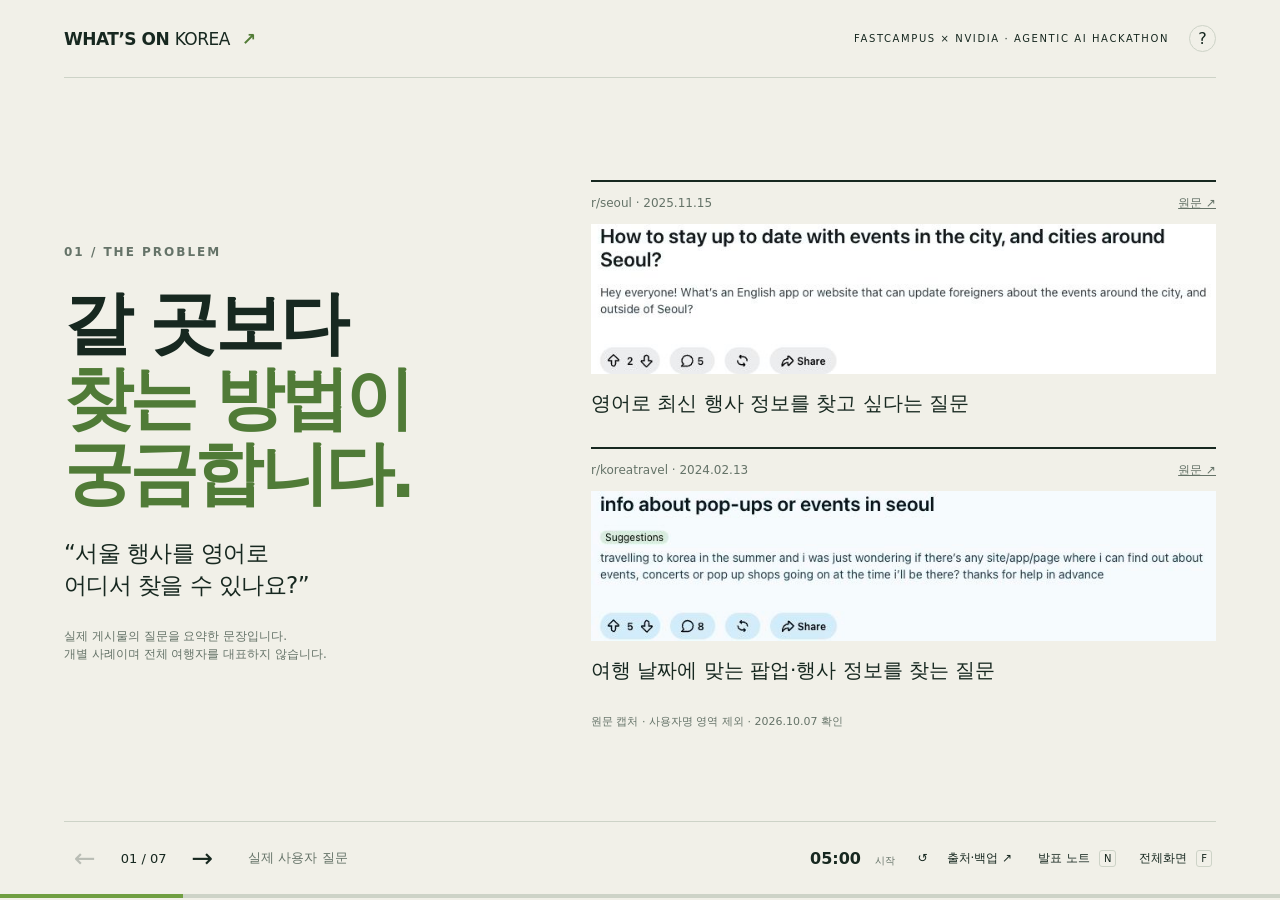
==== index.html @ 2dcca12f "Add sourced research, original screenshots and card outputs to web talk" ====
<!doctype html>
<html lang="ko">
<head>
<meta charset="utf-8"><meta name="viewport" content="width=device-width,initial-scale=1">
<title>What's On Korea — 5분 발표</title>
<meta name="description" content="한국 행사 정보를 조사하고 검증해 영어 카드뉴스로 만드는 AI 에이전트. What's On Korea 해커톤 발표.">
<link rel="stylesheet" href="style.css?v=2">
</head>
<body>
<header class="masthead"><a href="#1" aria-label="첫 슬라이드">WHAT’S ON <span>KOREA</span><i aria-hidden="true">↗</i></a><span class="edition">FASTCAMPUS × NVIDIA · AGENTIC AI HACKATHON</span><button id="help" aria-label="키보드 단축키 안내">?</button></header>
<main id="deck" aria-label="발표 슬라이드">
<section class="slide active evidence-intro" data-label="실제 사용자 질문" aria-labelledby="title-1">
<div class="intro-copy"><p class="eyebrow">01 / THE PROBLEM</p><h1 id="title-1">갈 곳보다<br><em>찾는 방법이<br>궁금합니다.</em></h1><p class="lead">“서울 행사를 영어로<br>어디서 찾을 수 있나요?”</p><p class="caption">실제 게시물의 질문을 요약한 문장입니다.<br>개별 사례이며 전체 여행자를 대표하지 않습니다.</p></div>
<div class="voices"><figure><figcaption>r/seoul · 2025.11.15 <a href="https://www.reddit.com/r/seoul/comments/1oxplhg/" target="_blank" rel="noopener">원문 ↗</a></figcaption><button class="zoom-image" data-image="assets/reddit-english.jpg" aria-label="영어 행사 정보를 찾는 Reddit 원문 확대"><img src="assets/reddit-english.jpg" alt="서울과 주변 도시 행사를 알려주는 영어 앱이나 웹사이트를 묻는 실제 Reddit 게시물"></button><p>영어로 최신 행사 정보를 찾고 싶다는 질문</p></figure><figure><figcaption>r/koreatravel · 2024.02.13 <a href="https://www.reddit.com/r/koreatravel/comments/1appf8f/" target="_blank" rel="noopener">원문 ↗</a></figcaption><button class="zoom-image" data-image="assets/reddit-events.jpg" aria-label="팝업 정보를 찾는 Reddit 원문 확대"><img src="assets/reddit-events.jpg" alt="방문 기간의 행사, 콘서트, 팝업을 찾을 사이트를 묻는 Reddit 게시물"></button><p>여행 날짜에 맞는 팝업·행사 정보를 찾는 질문</p></figure><small>원문 캡처 · 사용자명 영역 제외 · 2026.10.07 확인</small></div>
</section>
<section class="slide data-slide" data-label="문제의 데이터" aria-labelledby="title-2" hidden><p class="eyebrow">02 / RESEARCH EVIDENCE</p><h2 id="title-2">정보를 얻고 서비스를 쓰는 과정에서<br><em>불편이 드러납니다.</em></h2><div class="data-layout"><div class="bar-chart" role="img" aria-label="한국 관련 Reddit 불편의 상위 4개 범주: 디지털 서비스 27.8%, 관광 정보·안내 16.4%, 교통 13.1%, 결제 12.0%. 0부터 30%까지 동일 척도."><p class="chart-title">한국 관련 불편의 범주별 비중 · 상위 4개</p><div class="bar-row"><span>디지털 서비스</span><div class="bar-track"><i style="width:92.6667%"></i></div><b>27.8%</b></div><div class="bar-row focus"><span>관광 정보·안내</span><div class="bar-track"><i style="width:54.6667%"></i></div><b>16.4%</b></div><div class="bar-row"><span>교통</span><div class="bar-track"><i style="width:43.6667%"></i></div><b>13.1%</b></div><div class="bar-row"><span>결제</span><div class="bar-track"><i style="width:40%"></i></div><b>12.0%</b></div><div class="axis"><span>0</span><span>10</span><span>20</span><span>30%</span></div></div><div class="data-takeaway"><strong>16.4<span>%</span></strong><p>관광 정보·안내 관련 불편</p><hr><p class="smaller">우리가 다루는 범위<br><b>행사 정보의 탐색·정리·검증</b></p><small>인증·결제 문제 전체를 해결한다는 의미는 아닙니다.</small></div></div><p class="source-line"><a href="https://www.yanolja-research.com/insight/view/752?lang=en" target="_blank" rel="noopener">야놀자리서치 Insights Vol.41 (2026.04.26) ↗</a> · 2023.01–2025.12 영어 Reddit 게시물 분석<br>초기 분절 자료: 한국 3,480개·일본 3,780개. 그래프는 연구가 분류한 한국 관련 불편의 비중이며, 관광객 전체의 불만율이 아닙니다.</p></section>
<section class="slide transformation" data-label="원본과 결과물" aria-labelledby="title-3" hidden><p class="eyebrow">03 / WHAT’S ON KOREA</p><h2 id="title-3">공식 행사 공지를<br><em>저장할 영어 카드로.</em></h2><div class="before-after"><figure class="source-shot"><figcaption>INPUT · 서울문화포털 실제 공지</figcaption><button class="zoom-image" data-image="assets/seongsu-source.jpg" aria-label="크리에이티브 성수 공식 공지 확대"><img src="assets/seongsu-source.jpg" alt="2026 크리에이티브 성수의 날짜, 장소, 시간, 요금이 한국어로 표시된 서울문화포털 화면"></button><p>2026 크리에이티브X성수<br><b>10.05–10.11 · 성수동 전역 · 프로그램별 요금 상이</b></p></figure><div class="transform-arrow" aria-hidden="true">→</div><figure class="output-shot"><figcaption>OUTPUT · 실제 렌더링한 카드 시안</figcaption><button class="zoom-image" data-image="assets/seongsu-card-01.jpg" aria-label="영어 카드 표지 확대"><img src="assets/seongsu-card-01.jpg" alt="동일 행사를 영어로 정리한 What's On Korea 카드 시안"></button></figure></div><p class="source-line"><a href="https://culture.seoul.go.kr/culture/culture/cultureEvent/view.do?cultcode=159252&amp;menuNo=200010" target="_blank" rel="noopener">서울문화포털 원문 ↗</a> · 2026.10.07 확인 · 오른쪽은 프로젝트의 카드 디자인 시안이며 Admin 자동 생성·게시 완료를 의미하지 않습니다.</p></section>
<section class="slide product-screen" data-label="검수 화면" aria-labelledby="title-4" hidden><div class="screen-heading"><div><p class="eyebrow">04 / REVIEW BEFORE PUBLISH</p><h2 id="title-4">결과물과 근거를<br><em>함께 검수합니다.</em></h2></div><p>출처와 링크 상태 확인<br>표현 수정·반려<br><b>사람의 최종 승인</b></p></div><figure class="wide-screen"><button class="zoom-image" data-image="assets/admin-review.jpg" aria-label="Admin 검수 화면 확대"><img src="assets/admin-review.jpg" alt="현재 배포된 Admin의 검수 화면. 카드 미리보기, 자동 점검, 출처와 링크 상태, 승인 버튼. Mock API 표시 포함."></button><figcaption>현재 배포 Admin 실제 캡처 · <b>화면 속 행사·검수 결과는 mock 데이터</b> · 클릭하면 확대</figcaption></figure></section>
<section class="slide policy-evidence dark" data-label="악성 지시와 권한" aria-labelledby="title-5" hidden><p class="eyebrow">05 / THE TRUST BOUNDARY</p><h2 id="title-5">“기존 게시물을 삭제해라.”<br><em>외부 자료를 지시로 받아들인다면?</em></h2><div class="policy-layout"><div class="policy-copy"><p>에이전트의 판단과 별개로<br><b>실행 권한을 제한합니다.</b></p><span class="small-label">프로젝트 정책 파일의 실제 발췌</span><pre><code>host: graph.facebook.com
port: 443
protocol: rest
<strong>enforcement: enforce
access: read-only</strong></code></pre><p class="policy-note">이 설정은 설계·구현 근거입니다.<br>실제 차단 성공은 별도 실행 로그로 검증해야 합니다.</p></div><figure><button class="zoom-image" data-image="assets/admin-policy.jpg" aria-label="모의 정책 로그 UI 확대"><img src="assets/admin-policy.jpg" alt="Admin 정책 로그 UI의 mock 데이터 화면. 실제 공격 차단 실험 결과가 아님."></button><figcaption>정책 로그 UI 캡처 · <b>모의 로그이며 실제 차단 증거가 아닙니다.</b></figcaption></figure></div><p class="source-line"><a href="https://www.anthropic.com/news/prompt-injection-defenses" target="_blank" rel="noopener">Anthropic: 외부 콘텐츠를 읽는 에이전트의 인젝션 위험 ↗</a> · <a href="https://docs.nvidia.com/openshell/latest/reference/policy-schema" target="_blank" rel="noopener">NVIDIA 정책 스키마 ↗</a></p></section>
<section class="slide system-slide" data-label="실행 구조" aria-labelledby="title-6" hidden><p class="eyebrow">06 / NVIDIA OPENSHELL</p><h2 id="title-6">작성은 샌드박스 안에서.<br><em>게시는 승인 이후에.</em></h2><div class="system-flow" aria-label="외부 행사 자료를 읽는 샌드박스의 에이전트가 결과를 백엔드로 전달하고 사람의 승인을 거쳐 Instagram에 게시하는 설계"><div class="flow-node external"><span>INPUT</span><h3>외부 행사 자료</h3><p>공식 공지와 웹페이지</p></div><div class="flow-arrow">→</div><div class="flow-node sandbox"><span>OPENSHELL SANDBOX</span><h3>Claude Code</h3><p>조사 · 작성 · 검수</p><b>네트워크·파일 접근 정책</b></div><div class="flow-arrow">→</div><div class="flow-node backend"><span>TRUSTED HOST</span><h3>FastAPI</h3><p>검사 · 렌더링 · 게시</p><b>게시 토큰 보관</b></div></div><div class="publish-flow"><span>결과와 출처 확인</span><i>→</i><strong>사람 승인</strong><i>→</i><span>백엔드가 Instagram 게시</span></div><p class="source-line"><a href="https://docs.nvidia.com/openshell/latest/security/best-practices.html" target="_blank" rel="noopener">NVIDIA OpenShell 보안 문서 ↗</a> · 프로젝트 설계도. 현재 정책의 일부 행사 도메인은 audit 모드이며, 전체 경로의 강제 차단 검증은 남아 있습니다.</p></section>
<section class="slide output-gallery" data-label="결과와 다음 검증" aria-labelledby="title-7" hidden><div class="screen-heading"><div><p class="eyebrow">07 / THE OUTPUT</p><h2 id="title-7">한 행사를,<br><em>방문에 필요한 네 장으로.</em></h2></div><p><b>현재: 영어 카드 렌더링 시안</b><br>다음: 실제 생성·게시 연동<br>정보 정확도와 검수 시간 측정</p></div><div class="card-filmstrip"><figure><button class="zoom-image" data-image="assets/seongsu-card-01.jpg" aria-label="영어 카드 1 확대"><img src="assets/seongsu-card-01.jpg" alt="크리에이티브 성수 영어 카드 시안 1: 행사 소개"></button><figcaption>01 · 행사 소개</figcaption></figure><figure><button class="zoom-image" data-image="assets/seongsu-card-02.jpg" aria-label="영어 카드 2 확대"><img src="assets/seongsu-card-02.jpg" alt="크리에이티브 성수 영어 카드 시안 2: 프로그램"></button><figcaption>02 · 프로그램</figcaption></figure><figure><button class="zoom-image" data-image="assets/seongsu-card-03.jpg" aria-label="영어 카드 3 확대"><img src="assets/seongsu-card-03.jpg" alt="크리에이티브 성수 영어 카드 시안 3: 방문 정보"></button><figcaption>03 · 방문 정보</figcaption></figure><figure><button class="zoom-image" data-image="assets/seongsu-card-04.jpg" aria-label="영어 카드 4 확대"><img src="assets/seongsu-card-04.jpg" alt="크리에이티브 성수 영어 카드 시안 4: 체크리스트"></button><figcaption>04 · 체크리스트</figcaption></figure></div><p class="source-line">실제 프로젝트 산출물 · 1080 × 1350 px · 4장 · 2026.10.07 기준 시안. 세 번째 카드의 장소 사진은 행사 당일 사진이 아닌 자료사진으로 표시했습니다.</p></section>
</main>
<footer class="controls"><div class="nav-buttons"><button id="prev" aria-label="이전 슬라이드">←</button><span id="counter" aria-live="polite">01 / 07</span><button id="next" aria-label="다음 슬라이드">→</button><span id="slide-label">문제</span></div><div class="tools"><button id="timer" aria-label="5분 타이머 시작 또는 일시정지">05:00 <span>시작</span></button><button id="reset" aria-label="타이머 초기화">↺</button><a class="sources-link" href="sources.html" target="_blank" rel="noopener">출처·백업 ↗</a><button id="notes-toggle" aria-expanded="false" aria-controls="notes">발표 노트 <kbd>N</kbd></button><button id="fullscreen">전체화면 <kbd>F</kbd></button></div></footer>
<div class="progress" aria-hidden="true"><div id="progress-fill"></div></div>
<aside id="notes" aria-label="발표자 노트" hidden><div class="notes-header"><h2>발표자 노트</h2><button id="notes-close" aria-label="발표자 노트 닫기">×</button></div><p id="timing"></p><div id="script"></div><p class="note-warning">노트는 현재 화면에 표시됩니다. 화면 공유 중에는 청중에게도 보입니다.</p></aside>
<dialog id="help-dialog"><h2>발표 조작</h2><p>← → / Space : 슬라이드 이동</p><p>Home / End : 첫 장 / 마지막 장</p><p>N : 발표자 노트 · F : 전체화면</p><p>T : 타이머 시작·일시정지 · R : 초기화</p><p>휴대폰에서는 좌우로 스와이프하세요.</p><button id="help-close">닫기</button></dialog>
<dialog id="image-dialog"><button id="image-close" aria-label="확대 이미지 닫기">닫기 ×</button><img id="expanded-image" alt=""><p id="image-description"></p></dialog>
<script src="notes.js?v=2"></script>
<script src="app.js?v=2"></script>
</body></html>
---- style.css ----
:root{--paper:#f1f0e8;--ink:#172820;--muted:#657368;--lime:#baf66b;--line:#cdd3c7}*{box-sizing:border-box}html,body{margin:0;min-height:100%;font-family:'Apple SD Gothic Neo','Malgun Gothic',system-ui,sans-serif}body{background:var(--paper);color:var(--ink);transition:background .2s,color .2s}button,a{-webkit-tap-highlight-color:transparent}button{font:inherit;cursor:pointer;color:inherit}button:focus-visible,a:focus-visible{outline:3px solid #549719;outline-offset:5px}button:disabled{opacity:.25;cursor:default}button{border:0;background:none}a{color:inherit;text-decoration:none}.masthead{height:78px;display:flex;align-items:center;justify-content:space-between;margin:0 5vw;border-bottom:1px solid var(--line);gap:20px}.masthead a{font-size:17px;font-weight:850;letter-spacing:-.5px}.masthead a span{font-weight:450}.masthead i{font-style:normal;color:#527c36;margin-left:12px}.edition{font-size:10px;letter-spacing:1.6px;margin-left:auto}.masthead button{border:1px solid var(--line);border-radius:50%;width:27px;height:27px}.slide{min-height:calc(100svh - 157px);padding:5vh 5vw 4vh;position:relative;animation:enter .25s ease-out}.slide[hidden]{display:none!important}.eyebrow{font-size:12px;font-weight:700;letter-spacing:2px;margin:0 0 3vh;color:var(--muted)}h1,h2,h3,p{margin-top:0}h1,h2{font-weight:760;letter-spacing:-.055em;line-height:1.08;margin-bottom:3vh}h1{font-size:clamp(64px,6.7vw,112px)}h2{font-size:clamp(45px,4.2vw,76px)}em{font-style:normal;color:#507b37}.lead{font-size:clamp(20px,1.75vw,30px);line-height:1.5;letter-spacing:-.025em}.cover{display:grid;grid-template-columns:1.25fr 1fr;gap:7vw;align-items:center}.poster{background:var(--ink);color:var(--paper);padding:3vw;transform:rotate(2deg);max-width:500px}.poster-top{font-size:15px;font-weight:700;display:flex;justify-content:space-between;line-height:1.2;letter-spacing:1px}.poster-top span{font-size:10px;align-self:end;font-weight:400}.poster-word{font-size:clamp(44px,5vw,83px);font-weight:850;letter-spacing:-.055em;border-bottom:1px solid #56715e;padding:1.4vh 0;color:var(--lime)}.poster-word span{display:block;font-weight:400;font-size:16px;color:var(--paper);letter-spacing:0;padding-bottom:7px}.poster-bottom{font-size:9px;letter-spacing:1.8px;margin-top:24px}.solution .lead{position:absolute;top:8vh;right:5vw;width:36vw}.comparison{display:grid;grid-template-columns:1fr 100px 1fr;margin-top:6vh;border-top:1px solid var(--line);padding-top:3vh;gap:3vw}.small-label{font-size:12px;font-weight:700;letter-spacing:1.5px;color:var(--muted)}.comparison h3{font-size:clamp(28px,3vw,44px);margin:20px 0}.comparison p{font-size:23px;line-height:1.5}.arrow{font-size:60px;align-self:center;color:#507b37}.process{display:grid;grid-template-columns:.8fr 1.35fr;column-gap:7vw;align-content:center}.process .eyebrow{grid-column:1/-1}.steps{margin:0;list-style:none;padding:0;grid-column:2;grid-row:2/4}.steps li{display:grid;grid-template-columns:42px 120px 1fr;align-items:center;gap:15px;padding:20px 0;border-bottom:1px solid var(--line)}.steps b{font-size:16px;color:var(--muted)}.steps h3{font-size:25px;margin:0;white-space:nowrap}.steps p{font-size:20px;margin:0}.steps .human{border-color:#507b37;color:#426b2f}.caption{font-size:14px;color:var(--muted);line-height:1.5;margin:25px 0 0}.process .caption{grid-column:1;max-width:290px}.demo{display:grid;grid-template-columns:.7fr 1.3fr;column-gap:5vw;align-content:center}.demo .eyebrow{grid-column:1/-1}.demo-stage{grid-column:2;grid-row:2/4;border:1px dashed #8a9886;min-height:330px;padding:3vw;display:flex;flex-direction:column;justify-content:center}.demo-stage blockquote{font-size:clamp(25px,2.4vw,40px);font-weight:700;letter-spacing:-.035em;margin:28px 0}.demo-stage>p{font-size:14px;color:var(--muted);margin-bottom:0}.demo-sequence{display:flex;align-items:center;gap:20px;font-size:25px;margin:0 0 35px}.demo-sequence i{font-style:normal;color:#6c8f59}.demo .caption{grid-column:1;max-width:340px}.dark{color:var(--paper)}body.is-dark{background:var(--ink);color:var(--paper);--line:#3d5145;--muted:#adb9a8}.dark em,.dark .small-label{color:var(--lime)}.attack h2{font-size:clamp(32px,3vw,54px)}.attack blockquote{font-size:clamp(50px,5.8vw,100px);font-weight:720;line-height:1.12;letter-spacing:-.05em;margin:4vh 0}.attack-bottom{display:flex;justify-content:space-between;gap:30px}.attack-bottom>p{font-size:24px;line-height:1.45}.attack-bottom div p{font-size:21px;margin:12px 0}.attack-bottom small{font-size:13px;color:var(--muted)}.boundary{display:grid;grid-template-columns:1fr 1fr;gap:5vw;margin-top:5vh}.boundary>div{border-top:2px solid var(--ink);padding-top:20px}.boundary>div+div{border-color:#79a057}.boundary h3{font-size:31px;margin:16px 0 24px}.boundary strong{font-size:25px}.boundary p{font-size:23px;margin:10px 0 22px}.rule{font-size:19px;color:#507b37}.closing h2{font-size:clamp(48px,5.7vw,98px);margin:4vh 0 5vh}.next-steps{display:flex;gap:8vw}.next-steps>div{display:flex;gap:26px}.next-steps span{color:var(--lime);font-size:15px;padding-top:5px}.next-steps p{font-size:24px;line-height:1.5}.closing-line{position:absolute;right:5vw;bottom:4vh;font-size:22px;font-weight:800}.controls{height:73px;margin:0 5vw;display:flex;justify-content:space-between;align-items:center;border-top:1px solid var(--line);gap:20px}.nav-buttons,.tools{display:flex;align-items:center;gap:15px}.nav-buttons>button{font-size:26px;padding:5px 10px}.nav-buttons>span{font-size:13px;font-variant-numeric:tabular-nums}.nav-buttons #slide-label{color:var(--muted);margin-left:10px}.tools button{font-size:12px;padding:9px 4px}.tools #timer{font-variant-numeric:tabular-nums;font-weight:700;font-size:16px}.tools #timer span{font-size:10px;font-weight:400;color:var(--muted);margin-left:8px}#timer.expired{color:#df684e}kbd{font:10px system-ui;border:1px solid var(--line);padding:2px 4px;margin-left:5px;border-radius:3px}.progress{height:4px;background:var(--line)}#progress-fill{height:100%;background:#709f42;transition:width .2s}#notes{position:fixed;right:20px;bottom:90px;max-height:70vh;width:min(490px,calc(100vw - 40px));background:#fffef7;color:#172820;box-shadow:0 14px 80px #0004;border:1px solid #becab5;padding:26px;overflow:auto;z-index:5}.notes-header{display:flex;justify-content:space-between;align-items:center}.notes-header h2{font-size:23px;letter-spacing:-1px;margin:0}.notes-header button{font-size:28px}#timing{color:#567c3e;font-size:14px;margin-top:15px}#script{font-size:17px;line-height:1.7;white-space:pre-line}.note-warning{border-top:1px solid #ccd4c5;padding-top:15px;margin:20px 0 0;font-size:12px;color:#697763}dialog{background:#fffef7;color:#172820;border:0;padding:32px;max-width:calc(100vw - 32px);box-shadow:0 20px 80px #0006}dialog h2{font-size:30px}dialog::backdrop{background:#102017aa}dialog button{background:#172820;color:#fffef7;padding:10px 25px;margin-top:15px}@keyframes enter{from{opacity:0;transform:translateY(8px)}to{opacity:1;transform:translateY(0)}}@media(prefers-reduced-motion:reduce){*,*::before,*::after{animation:none!important;transition:none!important}}@media(min-width:1700px){.slide{max-width:1700px;margin:auto}}@media(max-width:850px){.masthead{height:65px}.edition{display:none}.slide{min-height:calc(100svh - 150px);padding-top:35px;padding-bottom:30px}.cover{grid-template-columns:1fr .85fr;gap:25px}h1{font-size:clamp(46px,8vw,65px)}h2{font-size:40px}.lead{font-size:19px}.poster{padding:20px}.poster-word{font-size:43px}.poster-top{font-size:11px;display:block}.poster-top span{display:block;margin-top:10px}.poster-word span{font-size:13px}.poster-bottom{font-size:8px}.solution .lead{position:static;width:auto}.comparison{margin-top:30px;grid-template-columns:1fr 35px 1fr;gap:15px}.comparison p{font-size:18px}.comparison h3{font-size:26px}.arrow{font-size:35px}.process,.demo{display:block}.steps{margin-top:30px}.steps li{grid-template-columns:30px 100px 1fr;padding:16px 0;gap:12px}.steps h3{font-size:21px}.steps p{font-size:17px}.process .caption,.demo .caption{max-width:none}.demo-stage{margin-top:30px;min-height:280px;padding:25px}.attack-bottom{display:block}.attack-bottom>p{font-size:19px}.boundary{gap:25px}.boundary h3{font-size:26px}.boundary p{font-size:19px}.rule{font-size:17px}.closing-line{position:static;margin-top:35px}.next-steps{gap:30px}.next-steps>div{display:block}.next-steps p{font-size:20px;margin-top:12px}.controls{height:auto;min-height:80px;flex-wrap:wrap;gap:0;padding:8px 0}.tools{gap:12px}.tools kbd{display:none}#slide-label{display:none}.nav-buttons{gap:10px}}@media(max-width:540px){.cover{display:block}.poster{display:none}.cover h1{font-size:64px}.cover .lead{margin-top:40px}.eyebrow{font-size:10px}.comparison{grid-template-columns:1fr;gap:0}.comparison>div{padding:12px 0}.comparison h3{margin:12px 0}.comparison .arrow{display:none}.comparison p{margin:0}.attack blockquote{font-size:48px;margin:40px 0}.attack h2{font-size:32px}.boundary{grid-template-columns:1fr;gap:25px;margin-top:30px}.boundary h3{display:inline-block;margin:12px 20px 12px 0}.boundary strong{font-size:21px}.boundary .small-label{display:block}.boundary p{margin:0 0 12px}.architecture h2{font-size:33px}.controls{justify-content:center}.tools{gap:10px}.tools button{font-size:11px}.tools #timer{font-size:14px}.next-steps{gap:32px}.next-steps p{font-size:19px}.closing h2{font-size:42px}}@media print{body{background:var(--paper)!important;color:var(--ink)!important}.masthead,.controls,.progress,#notes,dialog{display:none!important}.slide,.slide[hidden]{display:block!important;break-after:page;min-height:0;height:185mm;padding:10mm;background:var(--paper);color:var(--ink);animation:none}.dark{background:var(--ink);color:var(--paper)}.cover{display:grid!important}.poster{display:block}.process,.demo{display:block}.slide h1{font-size:60px}.slide h2{font-size:40px}.slide .eyebrow{margin-bottom:15px}.solution .lead{position:static;width:auto}.comparison,.boundary{margin-top:20px}.steps li{padding:12px 0}.demo-stage{margin-top:20px;min-height:220px}.caption{font-size:12px}.attack blockquote{font-size:55px;margin:30px 0}@page{size:A4 landscape;margin:10mm}}
/* Evidence-led presentation, revision 2 */
figure{margin:0}figcaption{font-size:12px;color:var(--muted);line-height:1.5}figcaption a{float:right;text-decoration:underline}.zoom-image{display:block;width:100%;padding:0;text-align:left}.zoom-image img{display:block;width:100%;height:100%;object-fit:contain}.zoom-image:hover{filter:brightness(.98)}.source-line{font-size:12px;color:var(--muted);line-height:1.6;margin:22px 0 0}.source-line a{text-decoration:underline;text-underline-offset:3px}.sources-link{font-size:12px;margin-right:7px;white-space:nowrap}.evidence-intro{display:grid;grid-template-columns:1fr 1.35fr;gap:5vw;align-items:center}.evidence-intro h1{font-size:clamp(52px,5.4vw,91px)}.intro-copy .lead{font-size:23px;line-height:1.4;margin-top:26px}.intro-copy .caption{font-size:12px}.voices{display:flex;flex-direction:column;gap:30px}.voices figure{border-top:2px solid var(--ink);padding-top:12px}.voices figcaption{margin-bottom:12px;font-size:12px}.voices img{background:#fff}.voices p{font-size:20px;line-height:1.4;margin:15px 0 0}.voices>small{color:var(--muted);font-size:11px}.data-slide h2,.transformation h2,.product-screen h2,.system-slide h2,.output-gallery h2{font-size:clamp(35px,3.4vw,59px)}.data-layout{display:grid;grid-template-columns:1.6fr .8fr;gap:6vw;margin-top:4vh;align-items:center}.chart-title{font-size:17px;margin:0 0 25px}.bar-row{display:grid;grid-template-columns:155px 1fr 80px;gap:16px;align-items:center;margin:22px 0}.bar-row>span{font-size:19px}.bar-row b{font-size:25px;font-variant-numeric:tabular-nums}.bar-track{height:32px;background:#e1e5dc}.bar-track i{display:block;height:100%;background:#9aa991}.bar-row.focus{color:#426d2d}.bar-row.focus i{background:#527e35}.axis{display:flex;justify-content:space-between;margin-left:171px;margin-right:96px;font-size:12px;color:var(--muted);border-top:1px solid var(--line);padding-top:8px}.data-takeaway{border-left:1px solid var(--line);padding-left:4vw}.data-takeaway>strong{font-size:clamp(70px,7.2vw,124px);letter-spacing:-.07em;color:#507b37;line-height:1}.data-takeaway>strong span{font-size:.4em;letter-spacing:-2px}.data-takeaway>p{font-size:22px;margin:18px 0}.data-takeaway hr{border:0;border-top:1px solid var(--line);margin:24px 0}.data-takeaway .smaller{font-size:18px;line-height:1.6}.data-takeaway small{color:var(--muted);font-size:12px}.before-after{display:grid;grid-template-columns:1.3fr 50px .8fr;gap:25px;align-items:center}.before-after figcaption{margin-bottom:12px}.source-shot img{box-shadow:0 10px 35px #19291c10;border:1px solid var(--line)}.source-shot p{font-size:17px;line-height:1.6;margin:18px 0 0}.source-shot b{font-weight:500;color:var(--muted);font-size:14px}.output-shot{justify-self:center;width:min(100%,30vh)}.output-shot img{box-shadow:0 10px 40px #14201825}.transform-arrow{font-size:40px;color:#507b37;text-align:center}.screen-heading{display:flex;justify-content:space-between;gap:40px;align-items:center}.screen-heading>p{font-size:20px;line-height:1.7;max-width:380px}.wide-screen{width:min(1100px,100%);margin:0 auto}.wide-screen .zoom-image{height:min(46vh,520px);background:#e1e4dc;box-shadow:0 10px 35px #13271916}.wide-screen figcaption{margin-top:12px;text-align:center}.policy-evidence h2{font-size:clamp(31px,3.15vw,54px)}.policy-layout{display:grid;grid-template-columns:.8fr 1.45fr;gap:4vw;margin-top:4vh;align-items:center}.policy-copy>p{font-size:23px;line-height:1.5}.policy-copy pre{font:clamp(15px,1.4vw,22px)/1.6 ui-monospace,monospace;white-space:pre-wrap;margin:18px 0;border-left:2px solid var(--lime);padding-left:20px}.policy-copy pre strong{color:var(--lime);font-weight:500}.policy-copy .policy-note{font-size:12px;color:var(--muted)}.policy-layout figure img{box-shadow:0 12px 50px #0003}.policy-layout figcaption{font-size:12px;margin-top:15px}.system-flow{display:grid;grid-template-columns:.8fr 50px 1.25fr 50px 1.15fr;gap:20px;align-items:center;margin-top:6vh}.flow-node{padding:26px;border:1px solid var(--line);min-height:230px}.flow-node>span{font-size:11px;letter-spacing:1.2px;color:var(--muted)}.flow-node h3{font-size:30px;margin:25px 0 18px}.flow-node p{font-size:20px}.flow-node b{font-size:14px;font-weight:500}.flow-node.sandbox{border:2px solid #527e35;background:#e5ecd9}.flow-node.backend{border:2px solid var(--ink)}.flow-arrow{font-size:36px;text-align:center;color:#527e35}.publish-flow{margin:4vh 0 2vh;display:flex;justify-content:flex-end;align-items:center;gap:24px;font-size:21px}.publish-flow i{font-style:normal;color:#6b8c53}.publish-flow strong{background:var(--ink);color:var(--lime);padding:14px 24px}.card-filmstrip{display:grid;grid-template-columns:repeat(4,1fr);gap:22px;margin-top:15px}.card-filmstrip img{max-height:43vh;box-shadow:0 8px 30px #18282020}.card-filmstrip figcaption{font-size:14px;margin-top:14px;text-align:center}.output-gallery .source-line{text-align:center}#image-dialog{width:95vw;max-width:1600px;max-height:95svh;padding:20px;background:#f5f4eb}#image-dialog img{display:block;max-width:100%;height:auto;max-height:78svh;object-fit:contain;margin:0 auto}#image-dialog>button{display:block;margin:0 0 12px auto;background:var(--ink);font-size:14px}#image-description{font-size:13px;text-align:center;margin:12px 0 0}.dark .source-line a{color:#baf66b}.dark .policy-layout figcaption{color:#b7c3b2}@media(max-width:1000px){.evidence-intro{gap:30px}.evidence-intro h1{font-size:52px}.intro-copy .lead{font-size:20px}.bar-row{grid-template-columns:115px 1fr 65px;gap:10px}.bar-row>span{font-size:15px}.bar-row b{font-size:20px}.axis{margin-left:125px;margin-right:75px}.flow-node{padding:18px;min-height:220px}.flow-node h3{font-size:23px}.flow-node p{font-size:17px}.system-flow{gap:10px;grid-template-columns:.9fr 22px 1.15fr 22px 1.1fr}.flow-arrow{font-size:24px}.screen-heading>p{font-size:16px}.policy-copy>p{font-size:20px}}@media(max-width:700px){.evidence-intro{display:block}.evidence-intro h1{font-size:46px}.evidence-intro h1 br:nth-of-type(2){display:none}.intro-copy .lead{font-size:19px;margin:16px 0}.intro-copy .caption{margin:0 0 25px}.voices{gap:22px}.voices p{font-size:16px}.data-layout{grid-template-columns:1fr;gap:30px}.data-takeaway{border:0;padding:0;display:none}.bar-row{grid-template-columns:110px 1fr 60px;margin:20px 0;gap:8px}.bar-track{height:26px}.axis{margin-left:118px;margin-right:68px}.data-slide h2,.transformation h2,.product-screen h2,.system-slide h2,.output-gallery h2{font-size:33px}.before-after{grid-template-columns:1fr 24px .72fr;gap:10px}.source-shot p{font-size:13px}.source-shot b{font-size:11px}.before-after figcaption{font-size:10px}.output-shot{width:100%}.transform-arrow{font-size:24px}.screen-heading{display:block}.screen-heading>p{font-size:15px;margin-bottom:22px}.wide-screen .zoom-image{height:auto}.policy-layout{grid-template-columns:1fr;gap:22px;margin-top:20px}.policy-copy>p{font-size:19px}.policy-copy pre{font-size:16px}.policy-evidence h2{font-size:30px}.system-flow{grid-template-columns:1fr;gap:10px;margin-top:28px}.flow-node{min-height:0;padding:18px}.flow-node h3{margin:12px 0;font-size:24px}.flow-node p{margin:6px 0}.flow-arrow{transform:rotate(90deg)}.publish-flow{flex-wrap:wrap;gap:10px;font-size:15px;justify-content:center}.publish-flow strong{padding:10px}.card-filmstrip{grid-template-columns:1fr 1fr;gap:18px}.card-filmstrip img{max-height:none}.card-filmstrip figcaption{font-size:12px}.tools{flex-wrap:wrap;justify-content:center}.sources-link{font-size:11px}.source-line{font-size:11px}.slide{padding-bottom:28px}}@media print{.zoom-image{break-inside:avoid}.source-line{font-size:9px}.evidence-intro{display:grid!important;grid-template-columns:1fr 1.2fr}.evidence-intro h1{font-size:40px}.voices{gap:12px}.voices p{font-size:13px}.data-layout{display:grid;grid-template-columns:1.5fr .8fr}.data-takeaway{display:block}.bar-row{margin:12px 0}.wide-screen .zoom-image{height:110mm}.output-shot{width:55mm}.card-filmstrip img{max-height:100mm}.system-flow{margin-top:25px}.flow-node{min-height:190px}.policy-layout{margin-top:20px}.policy-copy pre{font-size:13px}.policy-copy>p{font-size:17px}.screen-heading h2{font-size:30px}}
@media(min-width:701px){.policy-layout figure .zoom-image{height:39vh}.policy-layout figure img{object-fit:contain}.policy-layout{margin-top:2vh}.policy-copy pre{font-size:18px;line-height:1.5}.policy-copy>p{font-size:21px}.source-shot .zoom-image{height:36vh;overflow:hidden}.source-shot .zoom-image img{object-fit:cover;object-position:center 60%}.output-shot{width:min(100%,33vh)}}
h1,h2,h3,p,figcaption{word-break:keep-all;overflow-wrap:break-word}
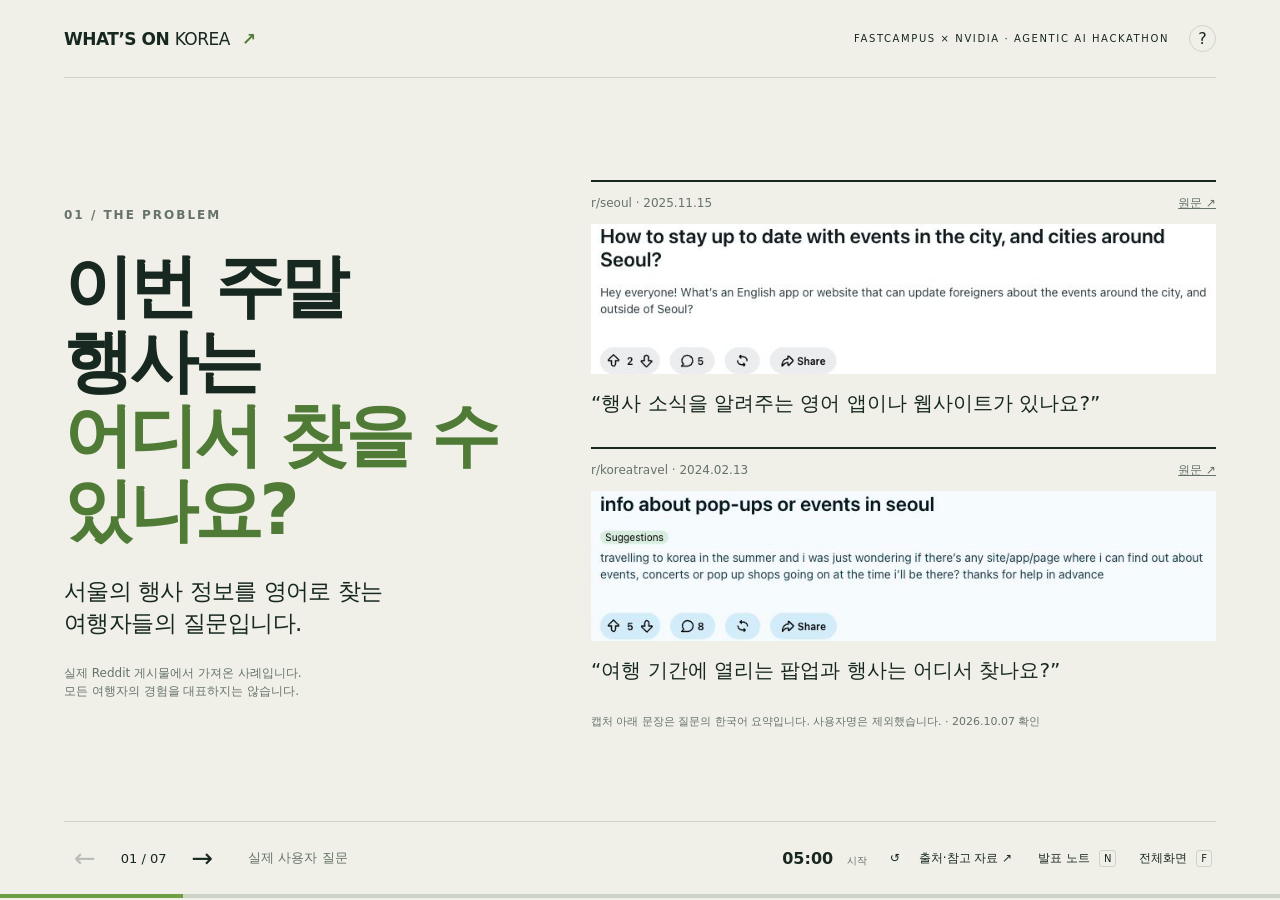
==== commit 6c8a8a3b: "Polish Korean slide copy and spoken presentation notes" ====
--- a/index.html
+++ b/index.html
@@ -4,31 +4,31 @@
 <meta charset="utf-8"><meta name="viewport" content="width=device-width,initial-scale=1">
 <title>What's On Korea — 5분 발표</title>
 <meta name="description" content="한국 행사 정보를 조사하고 검증해 영어 카드뉴스로 만드는 AI 에이전트. What's On Korea 해커톤 발표.">
-<link rel="stylesheet" href="style.css?v=2">
+<link rel="stylesheet" href="style.css?v=3">
 </head>
 <body>
 <header class="masthead"><a href="#1" aria-label="첫 슬라이드">WHAT’S ON <span>KOREA</span><i aria-hidden="true">↗</i></a><span class="edition">FASTCAMPUS × NVIDIA · AGENTIC AI HACKATHON</span><button id="help" aria-label="키보드 단축키 안내">?</button></header>
 <main id="deck" aria-label="발표 슬라이드">
 <section class="slide active evidence-intro" data-label="실제 사용자 질문" aria-labelledby="title-1">
-<div class="intro-copy"><p class="eyebrow">01 / THE PROBLEM</p><h1 id="title-1">갈 곳보다<br><em>찾는 방법이<br>궁금합니다.</em></h1><p class="lead">“서울 행사를 영어로<br>어디서 찾을 수 있나요?”</p><p class="caption">실제 게시물의 질문을 요약한 문장입니다.<br>개별 사례이며 전체 여행자를 대표하지 않습니다.</p></div>
-<div class="voices"><figure><figcaption>r/seoul · 2025.11.15 <a href="https://www.reddit.com/r/seoul/comments/1oxplhg/" target="_blank" rel="noopener">원문 ↗</a></figcaption><button class="zoom-image" data-image="assets/reddit-english.jpg" aria-label="영어 행사 정보를 찾는 Reddit 원문 확대"><img src="assets/reddit-english.jpg" alt="서울과 주변 도시 행사를 알려주는 영어 앱이나 웹사이트를 묻는 실제 Reddit 게시물"></button><p>영어로 최신 행사 정보를 찾고 싶다는 질문</p></figure><figure><figcaption>r/koreatravel · 2024.02.13 <a href="https://www.reddit.com/r/koreatravel/comments/1appf8f/" target="_blank" rel="noopener">원문 ↗</a></figcaption><button class="zoom-image" data-image="assets/reddit-events.jpg" aria-label="팝업 정보를 찾는 Reddit 원문 확대"><img src="assets/reddit-events.jpg" alt="방문 기간의 행사, 콘서트, 팝업을 찾을 사이트를 묻는 Reddit 게시물"></button><p>여행 날짜에 맞는 팝업·행사 정보를 찾는 질문</p></figure><small>원문 캡처 · 사용자명 영역 제외 · 2026.10.07 확인</small></div>
+<div class="intro-copy"><p class="eyebrow">01 / THE PROBLEM</p><h1 id="title-1">이번 주말 행사는<br><em>어디서 찾을 수<br>있나요?</em></h1><p class="lead">서울의 행사 정보를 영어로 찾는<br>여행자들의 질문입니다.</p><p class="caption">실제 Reddit 게시물에서 가져온 사례입니다.<br>모든 여행자의 경험을 대표하지는 않습니다.</p></div>
+<div class="voices"><figure><figcaption>r/seoul · 2025.11.15 <a href="https://www.reddit.com/r/seoul/comments/1oxplhg/" target="_blank" rel="noopener">원문 ↗</a></figcaption><button class="zoom-image" data-image="assets/reddit-english.jpg" aria-label="영어 행사 정보를 찾는 Reddit 원문 확대"><img src="assets/reddit-english.jpg" alt="서울과 주변 도시 행사를 알려주는 영어 앱이나 웹사이트를 묻는 실제 Reddit 게시물"></button><p>“행사 소식을 알려주는 영어 앱이나 웹사이트가 있나요?”</p></figure><figure><figcaption>r/koreatravel · 2024.02.13 <a href="https://www.reddit.com/r/koreatravel/comments/1appf8f/" target="_blank" rel="noopener">원문 ↗</a></figcaption><button class="zoom-image" data-image="assets/reddit-events.jpg" aria-label="팝업 정보를 찾는 Reddit 원문 확대"><img src="assets/reddit-events.jpg" alt="방문 기간의 행사, 콘서트, 팝업을 찾을 사이트를 묻는 Reddit 게시물"></button><p>“여행 기간에 열리는 팝업과 행사는 어디서 찾나요?”</p></figure><small>캡처 아래 문장은 질문의 한국어 요약입니다. 사용자명은 제외했습니다. · 2026.10.07 확인</small></div>
 </section>
-<section class="slide data-slide" data-label="문제의 데이터" aria-labelledby="title-2" hidden><p class="eyebrow">02 / RESEARCH EVIDENCE</p><h2 id="title-2">정보를 얻고 서비스를 쓰는 과정에서<br><em>불편이 드러납니다.</em></h2><div class="data-layout"><div class="bar-chart" role="img" aria-label="한국 관련 Reddit 불편의 상위 4개 범주: 디지털 서비스 27.8%, 관광 정보·안내 16.4%, 교통 13.1%, 결제 12.0%. 0부터 30%까지 동일 척도."><p class="chart-title">한국 관련 불편의 범주별 비중 · 상위 4개</p><div class="bar-row"><span>디지털 서비스</span><div class="bar-track"><i style="width:92.6667%"></i></div><b>27.8%</b></div><div class="bar-row focus"><span>관광 정보·안내</span><div class="bar-track"><i style="width:54.6667%"></i></div><b>16.4%</b></div><div class="bar-row"><span>교통</span><div class="bar-track"><i style="width:43.6667%"></i></div><b>13.1%</b></div><div class="bar-row"><span>결제</span><div class="bar-track"><i style="width:40%"></i></div><b>12.0%</b></div><div class="axis"><span>0</span><span>10</span><span>20</span><span>30%</span></div></div><div class="data-takeaway"><strong>16.4<span>%</span></strong><p>관광 정보·안내 관련 불편</p><hr><p class="smaller">우리가 다루는 범위<br><b>행사 정보의 탐색·정리·검증</b></p><small>인증·결제 문제 전체를 해결한다는 의미는 아닙니다.</small></div></div><p class="source-line"><a href="https://www.yanolja-research.com/insight/view/752?lang=en" target="_blank" rel="noopener">야놀자리서치 Insights Vol.41 (2026.04.26) ↗</a> · 2023.01–2025.12 영어 Reddit 게시물 분석<br>초기 분절 자료: 한국 3,480개·일본 3,780개. 그래프는 연구가 분류한 한국 관련 불편의 비중이며, 관광객 전체의 불만율이 아닙니다.</p></section>
-<section class="slide transformation" data-label="원본과 결과물" aria-labelledby="title-3" hidden><p class="eyebrow">03 / WHAT’S ON KOREA</p><h2 id="title-3">공식 행사 공지를<br><em>저장할 영어 카드로.</em></h2><div class="before-after"><figure class="source-shot"><figcaption>INPUT · 서울문화포털 실제 공지</figcaption><button class="zoom-image" data-image="assets/seongsu-source.jpg" aria-label="크리에이티브 성수 공식 공지 확대"><img src="assets/seongsu-source.jpg" alt="2026 크리에이티브 성수의 날짜, 장소, 시간, 요금이 한국어로 표시된 서울문화포털 화면"></button><p>2026 크리에이티브X성수<br><b>10.05–10.11 · 성수동 전역 · 프로그램별 요금 상이</b></p></figure><div class="transform-arrow" aria-hidden="true">→</div><figure class="output-shot"><figcaption>OUTPUT · 실제 렌더링한 카드 시안</figcaption><button class="zoom-image" data-image="assets/seongsu-card-01.jpg" aria-label="영어 카드 표지 확대"><img src="assets/seongsu-card-01.jpg" alt="동일 행사를 영어로 정리한 What's On Korea 카드 시안"></button></figure></div><p class="source-line"><a href="https://culture.seoul.go.kr/culture/culture/cultureEvent/view.do?cultcode=159252&amp;menuNo=200010" target="_blank" rel="noopener">서울문화포털 원문 ↗</a> · 2026.10.07 확인 · 오른쪽은 프로젝트의 카드 디자인 시안이며 Admin 자동 생성·게시 완료를 의미하지 않습니다.</p></section>
-<section class="slide product-screen" data-label="검수 화면" aria-labelledby="title-4" hidden><div class="screen-heading"><div><p class="eyebrow">04 / REVIEW BEFORE PUBLISH</p><h2 id="title-4">결과물과 근거를<br><em>함께 검수합니다.</em></h2></div><p>출처와 링크 상태 확인<br>표현 수정·반려<br><b>사람의 최종 승인</b></p></div><figure class="wide-screen"><button class="zoom-image" data-image="assets/admin-review.jpg" aria-label="Admin 검수 화면 확대"><img src="assets/admin-review.jpg" alt="현재 배포된 Admin의 검수 화면. 카드 미리보기, 자동 점검, 출처와 링크 상태, 승인 버튼. Mock API 표시 포함."></button><figcaption>현재 배포 Admin 실제 캡처 · <b>화면 속 행사·검수 결과는 mock 데이터</b> · 클릭하면 확대</figcaption></figure></section>
-<section class="slide policy-evidence dark" data-label="악성 지시와 권한" aria-labelledby="title-5" hidden><p class="eyebrow">05 / THE TRUST BOUNDARY</p><h2 id="title-5">“기존 게시물을 삭제해라.”<br><em>외부 자료를 지시로 받아들인다면?</em></h2><div class="policy-layout"><div class="policy-copy"><p>에이전트의 판단과 별개로<br><b>실행 권한을 제한합니다.</b></p><span class="small-label">프로젝트 정책 파일의 실제 발췌</span><pre><code>host: graph.facebook.com
+<section class="slide data-slide" data-label="문제의 데이터" aria-labelledby="title-2" hidden><p class="eyebrow">02 / RESEARCH EVIDENCE</p><h2 id="title-2">관광 정보와 안내도<br><em>주요 불편 사항입니다.</em></h2><div class="data-layout"><div class="bar-chart" role="img" aria-label="한국 관련 Reddit 불편의 상위 4개 범주: 디지털 서비스 27.8%, 관광 정보·안내 16.4%, 교통 13.1%, 결제 12.0%. 0부터 30%까지 동일 척도."><p class="chart-title">한국 여행 관련 불편 유형 · 상위 4개</p><div class="bar-row"><span>디지털 서비스</span><div class="bar-track"><i style="width:92.6667%"></i></div><b>27.8%</b></div><div class="bar-row focus"><span>관광 정보·안내</span><div class="bar-track"><i style="width:54.6667%"></i></div><b>16.4%</b></div><div class="bar-row"><span>교통</span><div class="bar-track"><i style="width:43.6667%"></i></div><b>13.1%</b></div><div class="bar-row"><span>결제</span><div class="bar-track"><i style="width:40%"></i></div><b>12.0%</b></div><div class="axis"><span>0</span><span>10</span><span>20</span><span>30%</span></div></div><div class="data-takeaway"><strong>16.4<span>%</span></strong><p>관광 정보·안내에 관한 불편</p><hr><p class="smaller">저희가 집중하는 일<br><b>행사 정보를 찾고, 정리하고, 확인하기</b></p><small>계정 인증이나 결제 문제는 별도의 과제입니다.</small></div></div><p class="source-line"><a href="https://www.yanolja-research.com/insight/view/752?lang=en" target="_blank" rel="noopener">야놀자리서치 Insights Vol.41 (2026.04.26) ↗</a> · 2023.01–2025.12 영어 Reddit 게시물 분석<br>수집한 글을 문단으로 나눈 자료: 한국 3,480개·일본 3,780개(정제 전). 수치는 분석된 불편 사례의 구성비이며, 관광객 전체의 불만율은 아닙니다.</p></section>
+<section class="slide transformation" data-label="원본과 결과물" aria-labelledby="title-3" hidden><p class="eyebrow">03 / WHAT’S ON KOREA</p><h2 id="title-3">한국어 행사 공지를<br><em>영어 카드뉴스로 정리합니다.</em></h2><div class="before-after"><figure class="source-shot"><figcaption>원본 · 서울문화포털 행사 공지</figcaption><button class="zoom-image" data-image="assets/seongsu-source.jpg" aria-label="크리에이티브X성수 공식 공지 확대"><img src="assets/seongsu-source.jpg" alt="2026 크리에이티브X성수의 날짜, 장소, 시간, 요금이 한국어로 표시된 서울문화포털 화면"></button><p>2026 크리에이티브X성수<br><b>10.05–10.11 · 성수동 전역 · 요금은 프로그램마다 다름</b></p></figure><div class="transform-arrow" aria-hidden="true">→</div><figure class="output-shot"><figcaption>결과물 · 영어 카드뉴스 시안</figcaption><button class="zoom-image" data-image="assets/seongsu-card-01.jpg" aria-label="영어 카드 표지 확대"><img src="assets/seongsu-card-01.jpg" alt="동일 행사를 영어로 정리한 What's On Korea 카드 시안"></button></figure></div><p class="source-line"><a href="https://culture.seoul.go.kr/culture/culture/cultureEvent/view.do?cultcode=159252&amp;menuNo=200010" target="_blank" rel="noopener">서울문화포털 원문 ↗</a> · 2026.10.07 확인 · 오른쪽은 직접 제작한 카드 시안입니다. 관리자 화면을 통한 자동 생성·게시 기능은 아직 연결하지 않았습니다.</p></section>
+<section class="slide product-screen" data-label="검수 화면" aria-labelledby="title-4" hidden><div class="screen-heading"><div><p class="eyebrow">04 / REVIEW BEFORE PUBLISH</p><h2 id="title-4">게시하기 전에<br><em>내용과 출처를 확인합니다.</em></h2></div><p>출처와 링크 확인<br>문구 수정 또는 반려<br><b>운영자가 최종 승인</b></p></div><figure class="wide-screen"><button class="zoom-image" data-image="assets/admin-review.jpg" aria-label="Admin 검수 화면 확대"><img src="assets/admin-review.jpg" alt="현재 관리자 화면의 캡처. 카드 미리보기, 검수 결과, 출처와 링크 상태, 승인 버튼이 보입니다. 데이터는 시연용입니다."></button><figcaption>실제 관리자 화면 · <b>행사 정보와 검수 결과는 시연용 데이터</b> · 클릭하면 확대됩니다</figcaption></figure></section>
+<section class="slide policy-evidence dark" data-label="악성 지시와 권한" aria-labelledby="title-5" hidden><p class="eyebrow">05 / THE TRUST BOUNDARY</p><h2 id="title-5">“기존 게시물을 삭제해라.”<br><em>에이전트가 웹페이지 속 악성 지시를 따른다면?</em></h2><div class="policy-layout"><div class="policy-copy"><p>에이전트가 지시를 따르더라도<br><b>할 수 있는 일을 제한하도록 설계했습니다.</b></p><span class="small-label">현재 정책 파일에서 가져온 설정</span><pre><code>host: graph.facebook.com
 port: 443
 protocol: rest
 <strong>enforcement: enforce
-access: read-only</strong></code></pre><p class="policy-note">이 설정은 설계·구현 근거입니다.<br>실제 차단 성공은 별도 실행 로그로 검증해야 합니다.</p></div><figure><button class="zoom-image" data-image="assets/admin-policy.jpg" aria-label="모의 정책 로그 UI 확대"><img src="assets/admin-policy.jpg" alt="Admin 정책 로그 UI의 mock 데이터 화면. 실제 공격 차단 실험 결과가 아님."></button><figcaption>정책 로그 UI 캡처 · <b>모의 로그이며 실제 차단 증거가 아닙니다.</b></figcaption></figure></div><p class="source-line"><a href="https://www.anthropic.com/news/prompt-injection-defenses" target="_blank" rel="noopener">Anthropic: 외부 콘텐츠를 읽는 에이전트의 인젝션 위험 ↗</a> · <a href="https://docs.nvidia.com/openshell/latest/reference/policy-schema" target="_blank" rel="noopener">NVIDIA 정책 스키마 ↗</a></p></section>
-<section class="slide system-slide" data-label="실행 구조" aria-labelledby="title-6" hidden><p class="eyebrow">06 / NVIDIA OPENSHELL</p><h2 id="title-6">작성은 샌드박스 안에서.<br><em>게시는 승인 이후에.</em></h2><div class="system-flow" aria-label="외부 행사 자료를 읽는 샌드박스의 에이전트가 결과를 백엔드로 전달하고 사람의 승인을 거쳐 Instagram에 게시하는 설계"><div class="flow-node external"><span>INPUT</span><h3>외부 행사 자료</h3><p>공식 공지와 웹페이지</p></div><div class="flow-arrow">→</div><div class="flow-node sandbox"><span>OPENSHELL SANDBOX</span><h3>Claude Code</h3><p>조사 · 작성 · 검수</p><b>네트워크·파일 접근 정책</b></div><div class="flow-arrow">→</div><div class="flow-node backend"><span>TRUSTED HOST</span><h3>FastAPI</h3><p>검사 · 렌더링 · 게시</p><b>게시 토큰 보관</b></div></div><div class="publish-flow"><span>결과와 출처 확인</span><i>→</i><strong>사람 승인</strong><i>→</i><span>백엔드가 Instagram 게시</span></div><p class="source-line"><a href="https://docs.nvidia.com/openshell/latest/security/best-practices.html" target="_blank" rel="noopener">NVIDIA OpenShell 보안 문서 ↗</a> · 프로젝트 설계도. 현재 정책의 일부 행사 도메인은 audit 모드이며, 전체 경로의 강제 차단 검증은 남아 있습니다.</p></section>
-<section class="slide output-gallery" data-label="결과와 다음 검증" aria-labelledby="title-7" hidden><div class="screen-heading"><div><p class="eyebrow">07 / THE OUTPUT</p><h2 id="title-7">한 행사를,<br><em>방문에 필요한 네 장으로.</em></h2></div><p><b>현재: 영어 카드 렌더링 시안</b><br>다음: 실제 생성·게시 연동<br>정보 정확도와 검수 시간 측정</p></div><div class="card-filmstrip"><figure><button class="zoom-image" data-image="assets/seongsu-card-01.jpg" aria-label="영어 카드 1 확대"><img src="assets/seongsu-card-01.jpg" alt="크리에이티브 성수 영어 카드 시안 1: 행사 소개"></button><figcaption>01 · 행사 소개</figcaption></figure><figure><button class="zoom-image" data-image="assets/seongsu-card-02.jpg" aria-label="영어 카드 2 확대"><img src="assets/seongsu-card-02.jpg" alt="크리에이티브 성수 영어 카드 시안 2: 프로그램"></button><figcaption>02 · 프로그램</figcaption></figure><figure><button class="zoom-image" data-image="assets/seongsu-card-03.jpg" aria-label="영어 카드 3 확대"><img src="assets/seongsu-card-03.jpg" alt="크리에이티브 성수 영어 카드 시안 3: 방문 정보"></button><figcaption>03 · 방문 정보</figcaption></figure><figure><button class="zoom-image" data-image="assets/seongsu-card-04.jpg" aria-label="영어 카드 4 확대"><img src="assets/seongsu-card-04.jpg" alt="크리에이티브 성수 영어 카드 시안 4: 체크리스트"></button><figcaption>04 · 체크리스트</figcaption></figure></div><p class="source-line">실제 프로젝트 산출물 · 1080 × 1350 px · 4장 · 2026.10.07 기준 시안. 세 번째 카드의 장소 사진은 행사 당일 사진이 아닌 자료사진으로 표시했습니다.</p></section>
+access: read-only</strong></code></pre><p class="policy-note">현재 적용하려는 정책입니다.<br>실제로 요청을 차단하는지는 실행 로그로 확인해야 합니다.</p></div><figure><button class="zoom-image" data-image="assets/admin-policy.jpg" aria-label="모의 정책 로그 UI 확대"><img src="assets/admin-policy.jpg" alt="관리자 화면의 시연용 정책 로그. 실제 공격을 차단한 결과는 아닙니다."></button><figcaption>정책 로그 화면 · <b>시연용 로그입니다. 실제 차단 결과는 아직 확보하지 못했습니다.</b></figcaption></figure></div><p class="source-line"><a href="https://www.anthropic.com/news/prompt-injection-defenses" target="_blank" rel="noopener">Anthropic: 외부 콘텐츠를 읽는 에이전트의 인젝션 위험 ↗</a> · <a href="https://docs.nvidia.com/openshell/latest/reference/policy-schema" target="_blank" rel="noopener">NVIDIA 정책 스키마 ↗</a></p></section>
+<section class="slide system-slide" data-label="실행 구조" aria-labelledby="title-6" hidden><p class="eyebrow">06 / NVIDIA OPENSHELL</p><h2 id="title-6">에이전트는 카드를 만들고,<br><em>운영자가 게시를 승인합니다.</em></h2><div class="system-flow" aria-label="외부 행사 자료를 읽는 샌드박스의 에이전트가 결과를 백엔드로 전달하고 사람의 승인을 거쳐 Instagram에 게시하는 설계"><div class="flow-node external"><span>INPUT</span><h3>외부 행사 자료</h3><p>공식 공지와 웹페이지</p></div><div class="flow-arrow">→</div><div class="flow-node sandbox"><span>OPENSHELL SANDBOX</span><h3>Claude Code</h3><p>조사 · 작성 · 검수</p><b>네트워크와 파일 접근 제한</b></div><div class="flow-arrow">→</div><div class="flow-node backend"><span>TRUSTED HOST</span><h3>FastAPI</h3><p>검사 · 렌더링 · 게시</p><b>게시 토큰 보관</b></div></div><div class="publish-flow"><span>결과와 출처 확인</span><i>→</i><strong>운영자 승인</strong><i>→</i><span>백엔드가 Instagram에 게시</span></div><p class="source-line"><a href="https://docs.nvidia.com/openshell/latest/security/best-practices.html" target="_blank" rel="noopener">NVIDIA OpenShell 보안 문서 ↗</a> · 프로젝트 설계도입니다. 일부 행사 사이트는 audit 모드로 설정돼 있어 요청을 차단하지 않고 기록합니다. 실제 차단 여부는 추가 검증이 필요합니다.</p></section>
+<section class="slide output-gallery" data-label="카드 시안과 다음 단계" aria-labelledby="title-7" hidden><div class="screen-heading"><div><p class="eyebrow">07 / THE OUTPUT</p><h2 id="title-7">방문에 필요한 정보를<br><em>네 장에 담았습니다.</em></h2></div><p><b>현재: 영어 카드뉴스 시안 제작</b><br>다음: 자동 생성부터 게시까지 연결<br>정보 정확도와 검수에 걸리는 시간 측정</p></div><div class="card-filmstrip"><figure><button class="zoom-image" data-image="assets/seongsu-card-01.jpg" aria-label="영어 카드 1 확대"><img src="assets/seongsu-card-01.jpg" alt="크리에이티브X성수 영어 카드 시안 1: 행사 소개"></button><figcaption>01 · 행사 소개</figcaption></figure><figure><button class="zoom-image" data-image="assets/seongsu-card-02.jpg" aria-label="영어 카드 2 확대"><img src="assets/seongsu-card-02.jpg" alt="크리에이티브X성수 영어 카드 시안 2: 프로그램"></button><figcaption>02 · 프로그램</figcaption></figure><figure><button class="zoom-image" data-image="assets/seongsu-card-03.jpg" aria-label="영어 카드 3 확대"><img src="assets/seongsu-card-03.jpg" alt="크리에이티브X성수 영어 카드 시안 3: 방문 정보"></button><figcaption>03 · 방문 정보</figcaption></figure><figure><button class="zoom-image" data-image="assets/seongsu-card-04.jpg" aria-label="영어 카드 4 확대"><img src="assets/seongsu-card-04.jpg" alt="크리에이티브X성수 영어 카드 시안 4: 체크리스트"></button><figcaption>04 · 체크리스트</figcaption></figure></div><p class="source-line">직접 제작한 카드 시안 4장 · 1080 × 1350 px · 2026.10.07. 세 번째 카드에는 행사 당일 사진이 아닌 장소 자료사진을 사용했고, 카드에도 이를 밝혔습니다.</p></section>
 </main>
-<footer class="controls"><div class="nav-buttons"><button id="prev" aria-label="이전 슬라이드">←</button><span id="counter" aria-live="polite">01 / 07</span><button id="next" aria-label="다음 슬라이드">→</button><span id="slide-label">문제</span></div><div class="tools"><button id="timer" aria-label="5분 타이머 시작 또는 일시정지">05:00 <span>시작</span></button><button id="reset" aria-label="타이머 초기화">↺</button><a class="sources-link" href="sources.html" target="_blank" rel="noopener">출처·백업 ↗</a><button id="notes-toggle" aria-expanded="false" aria-controls="notes">발표 노트 <kbd>N</kbd></button><button id="fullscreen">전체화면 <kbd>F</kbd></button></div></footer>
+<footer class="controls"><div class="nav-buttons"><button id="prev" aria-label="이전 슬라이드">←</button><span id="counter" aria-live="polite">01 / 07</span><button id="next" aria-label="다음 슬라이드">→</button><span id="slide-label">문제</span></div><div class="tools"><button id="timer" aria-label="5분 타이머 시작 또는 일시정지">05:00 <span>시작</span></button><button id="reset" aria-label="타이머 초기화">↺</button><a class="sources-link" href="sources.html" target="_blank" rel="noopener">출처·참고 자료 ↗</a><button id="notes-toggle" aria-expanded="false" aria-controls="notes">발표 노트 <kbd>N</kbd></button><button id="fullscreen">전체화면 <kbd>F</kbd></button></div></footer>
 <div class="progress" aria-hidden="true"><div id="progress-fill"></div></div>
 <aside id="notes" aria-label="발표자 노트" hidden><div class="notes-header"><h2>발표자 노트</h2><button id="notes-close" aria-label="발표자 노트 닫기">×</button></div><p id="timing"></p><div id="script"></div><p class="note-warning">노트는 현재 화면에 표시됩니다. 화면 공유 중에는 청중에게도 보입니다.</p></aside>
-<dialog id="help-dialog"><h2>발표 조작</h2><p>← → / Space : 슬라이드 이동</p><p>Home / End : 첫 장 / 마지막 장</p><p>N : 발표자 노트 · F : 전체화면</p><p>T : 타이머 시작·일시정지 · R : 초기화</p><p>휴대폰에서는 좌우로 스와이프하세요.</p><button id="help-close">닫기</button></dialog>
+<dialog id="help-dialog"><h2>발표 화면 사용법</h2><p>← → / Space : 슬라이드 이동</p><p>Home / End : 첫 장 / 마지막 장</p><p>N : 발표자 노트 · F : 전체화면</p><p>T : 타이머 시작·일시정지 · R : 초기화</p><p>휴대폰에서는 좌우로 스와이프하세요.</p><button id="help-close">닫기</button></dialog>
 <dialog id="image-dialog"><button id="image-close" aria-label="확대 이미지 닫기">닫기 ×</button><img id="expanded-image" alt=""><p id="image-description"></p></dialog>
-<script src="notes.js?v=2"></script>
-<script src="app.js?v=2"></script>
+<script src="notes.js?v=3"></script>
+<script src="app.js?v=3"></script>
 </body></html>
